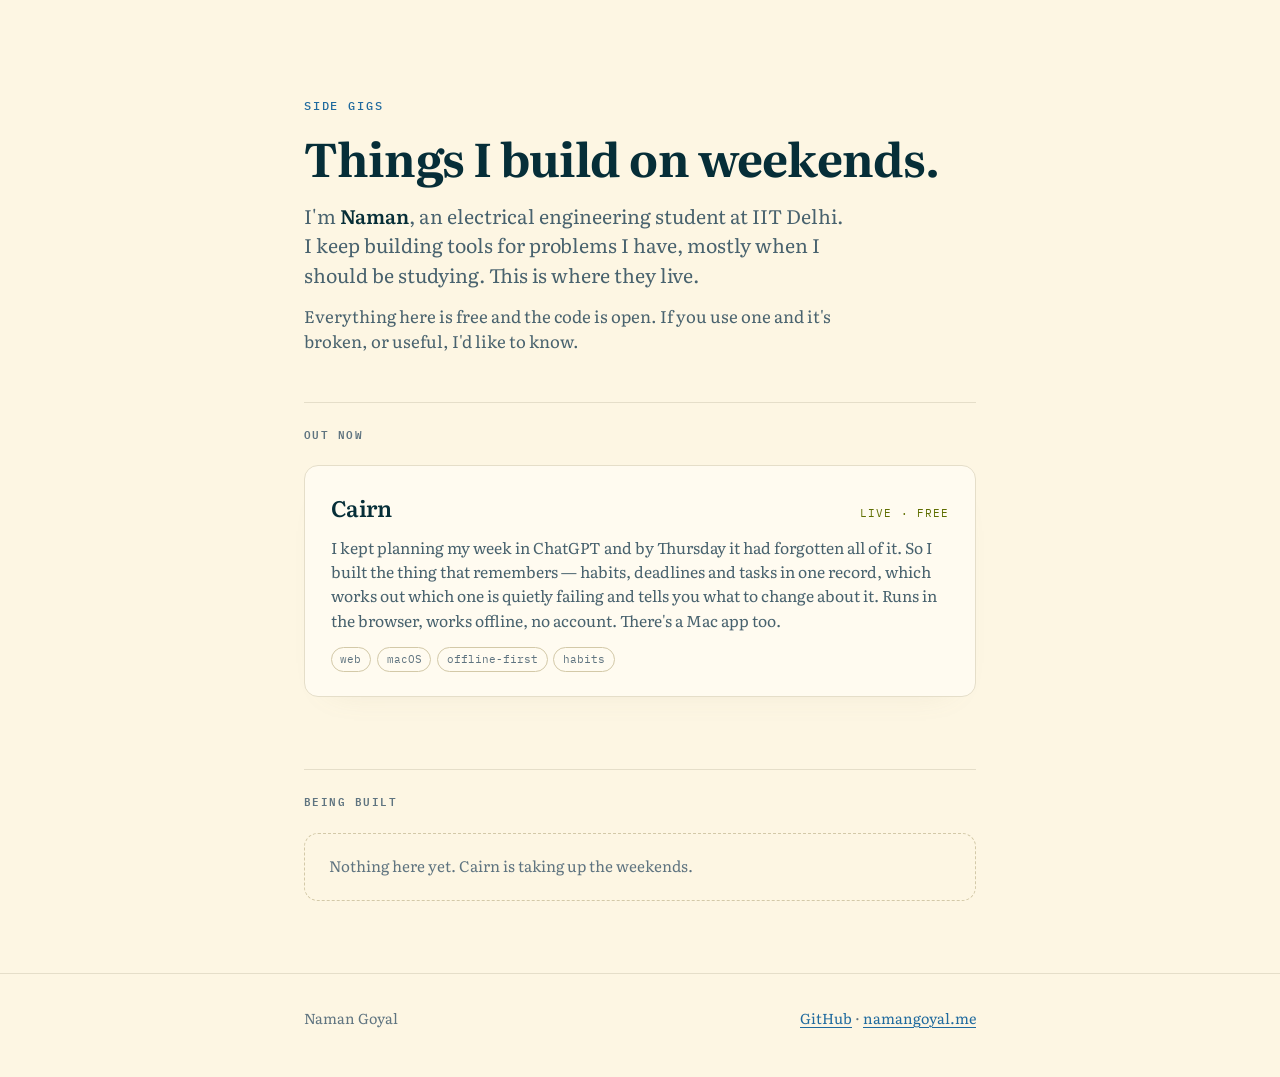
==== index.html @ 10dff92d "The index for things I build on weekends Plain HTML, no build step — Pages serves it straight from m" ====
<!doctype html>
<html lang="en">
<head>
<meta charset="utf-8">
<meta name="viewport" content="width=device-width, initial-scale=1">
<title>Side Gigs — things I build on weekends</title>
<meta name="description" content="Naman Goyal. EE at IIT Delhi. Things I build when I should be studying.">
<meta property="og:title" content="Side Gigs">
<meta property="og:description" content="Things I build on weekends.">
<meta name="theme-color" content="#FDF6E3" media="(prefers-color-scheme: light)">
<meta name="theme-color" content="#002B36" media="(prefers-color-scheme: dark)">
<link rel="icon" href="data:image/svg+xml,<svg xmlns='http://www.w3.org/2000/svg' viewBox='0 0 32 32'><rect width='32' height='32' rx='7' fill='%23FDF6E3'/><circle cx='16' cy='16' r='7' fill='none' stroke='%231F6A9E' stroke-width='3'/></svg>">
<link rel="preconnect" href="https://fonts.googleapis.com">
<link rel="preconnect" href="https://fonts.gstatic.com" crossorigin>
<link rel="stylesheet" href="https://fonts.googleapis.com/css2?family=IBM+Plex+Mono:wght@400;500;600&family=Literata:opsz,wght@7..72,400;7..72,500;7..72,600;7..72,700&display=swap">
<style>
  /* Same system as the projects themselves: Solarized paper, inks derived to
     clear their WCAG ratios, Literata for prose and Plex Mono for machinery.
     Different accent so this reads as the shelf, not one of the things on it. */
  :root{
    --paper:#FDF6E3; --card:#FFFBF0; --rule:#E5DEC9; --rule-2:#D3C9A8;
    --ink:#062E38; --text:#48626E; --dim:#5F7480;
    --accent:#1F6A9E; --accent-lit:#268BD2; --good:#5F6E00;
    --shadow:rgba(150,138,108,.20);
  }
  @media (prefers-color-scheme:dark){:root:not([data-theme="light"]){
    --paper:#002B36; --card:#073642; --rule:#0D4655; --rule-2:#165F73;
    --ink:#F2ECDA; --text:#A7B4B4; --dim:#8A9A9C;
    --accent:#54AEE8; --accent-lit:#268BD2; --good:#A6BC1F;
    --shadow:rgba(0,0,0,.4);
  }}
  :root[data-theme="dark"]{
    --paper:#002B36; --card:#073642; --rule:#0D4655; --rule-2:#165F73;
    --ink:#F2ECDA; --text:#A7B4B4; --dim:#8A9A9C;
    --accent:#54AEE8; --accent-lit:#268BD2; --good:#A6BC1F;
    --shadow:rgba(0,0,0,.4);
  }

  *,*::before,*::after{box-sizing:border-box}
  body{margin:0;background:var(--paper);color:var(--text);
    font-family:Literata,Georgia,"Times New Roman",serif;font-size:1.09rem;line-height:1.62;
    font-optical-sizing:auto;-webkit-font-smoothing:antialiased}
  .wrap{max-width:46rem;margin:0 auto;padding:0 clamp(1.15rem,5vw,2rem)}
  h1,h2,h3{color:var(--ink);margin:0;letter-spacing:-.018em;text-wrap:balance}
  p{margin:0}
  a{color:var(--accent);text-underline-offset:3px;text-decoration-thickness:1px}
  a:focus-visible{outline:2px solid var(--accent);outline-offset:3px;border-radius:4px}
  .mono{font-family:"IBM Plex Mono",ui-monospace,Menlo,monospace}

  header{padding:clamp(3.5rem,10vw,6rem) 0 clamp(2rem,5vw,3rem)}
  .eyebrow{font-family:"IBM Plex Mono",monospace;font-size:.76rem;font-weight:500;
    letter-spacing:.15em;text-transform:uppercase;color:var(--accent);margin-bottom:1rem}
  h1{font-size:clamp(2rem,6vw,2.9rem);line-height:1.08;font-weight:700}
  .intro{margin-top:1.2rem;font-size:1.22rem;line-height:1.5;max-width:34rem}
  .intro b{color:var(--ink);font-weight:600}

  section{padding:0 0 clamp(3rem,7vw,4.5rem)}
  .label{font-family:"IBM Plex Mono",monospace;font-size:.7rem;font-weight:600;
    letter-spacing:.13em;text-transform:uppercase;color:var(--dim);
    padding-top:1.4rem;border-top:1px solid var(--rule);display:block;margin-bottom:1.4rem}

  .project{display:block;text-decoration:none;color:inherit;
    background:var(--card);border:1px solid var(--rule);border-radius:14px;
    padding:1.5rem 1.6rem;box-shadow:0 16px 34px -28px var(--shadow);
    transition:border-color .15s ease, transform .15s ease}
  .project:hover{border-color:var(--accent-lit);transform:translateY(-2px)}
  @media (prefers-reduced-motion:reduce){.project{transition:none}.project:hover{transform:none}}
  .project + .project{margin-top:1rem}
  .p-top{display:flex;align-items:baseline;justify-content:space-between;gap:1rem;flex-wrap:wrap}
  .project h2{font-size:1.4rem;font-weight:600}
  .status{font-family:"IBM Plex Mono",monospace;font-size:.7rem;letter-spacing:.1em;
    text-transform:uppercase;color:var(--good)}
  .status.wip{color:var(--dim)}
  .project p{margin-top:.55rem;font-size:.98rem;line-height:1.55}
  .tags{margin-top:.9rem;display:flex;flex-wrap:wrap;gap:.35rem}
  .tag{font-family:"IBM Plex Mono",monospace;font-size:.68rem;color:var(--dim);
    border:1px solid var(--rule-2);border-radius:99px;padding:.15rem .55rem}

  .soon{border:1px dashed var(--rule-2);border-radius:14px;padding:1.3rem 1.5rem;
    color:var(--dim);font-size:.95rem}

  footer{border-top:1px solid var(--rule);padding:2rem 0 3rem;font-size:.9rem;color:var(--dim)}
  .foot-in{display:flex;flex-wrap:wrap;gap:.5rem 1.5rem;justify-content:space-between}
</style>
</head>
<body>

<div class="wrap">
  <header>
    <p class="eyebrow">Side Gigs</p>
    <h1>Things I build on weekends.</h1>
    <p class="intro">I'm <b>Naman</b>, an electrical engineering student at IIT Delhi. I keep building tools for problems I have, mostly when I should be studying. This is where they live.</p>
    <p class="intro" style="font-size:1.05rem;margin-top:.9rem">Everything here is free and the code is open. If you use one and it's broken, or useful, I'd like to know.</p>
  </header>

  <section>
    <span class="label">Out now</span>

    <a class="project" href="https://sidegigsdev.github.io/cairn/">
      <div class="p-top">
        <h2>Cairn</h2>
        <span class="status">Live · free</span>
      </div>
      <p>I kept planning my week in ChatGPT and by Thursday it had forgotten all of it. So I built the thing that remembers — habits, deadlines and tasks in one record, which works out which one is quietly failing and tells you what to change about it. Runs in the browser, works offline, no account. There's a Mac app too.</p>
      <div class="tags">
        <span class="tag">web</span><span class="tag">macOS</span>
        <span class="tag">offline-first</span><span class="tag">habits</span>
      </div>
    </a>
  </section>

  <section>
    <span class="label">Being built</span>
    <div class="soon">Nothing here yet. Cairn is taking up the weekends.</div>
  </section>
</div>

<footer>
  <div class="wrap foot-in">
    <span>Naman Goyal</span>
    <span>
      <a href="https://github.com/SideGigsdev">GitHub</a> ·
      <a href="https://namangoyal.me">namangoyal.me</a>
    </span>
  </div>
</footer>
</body>
</html>
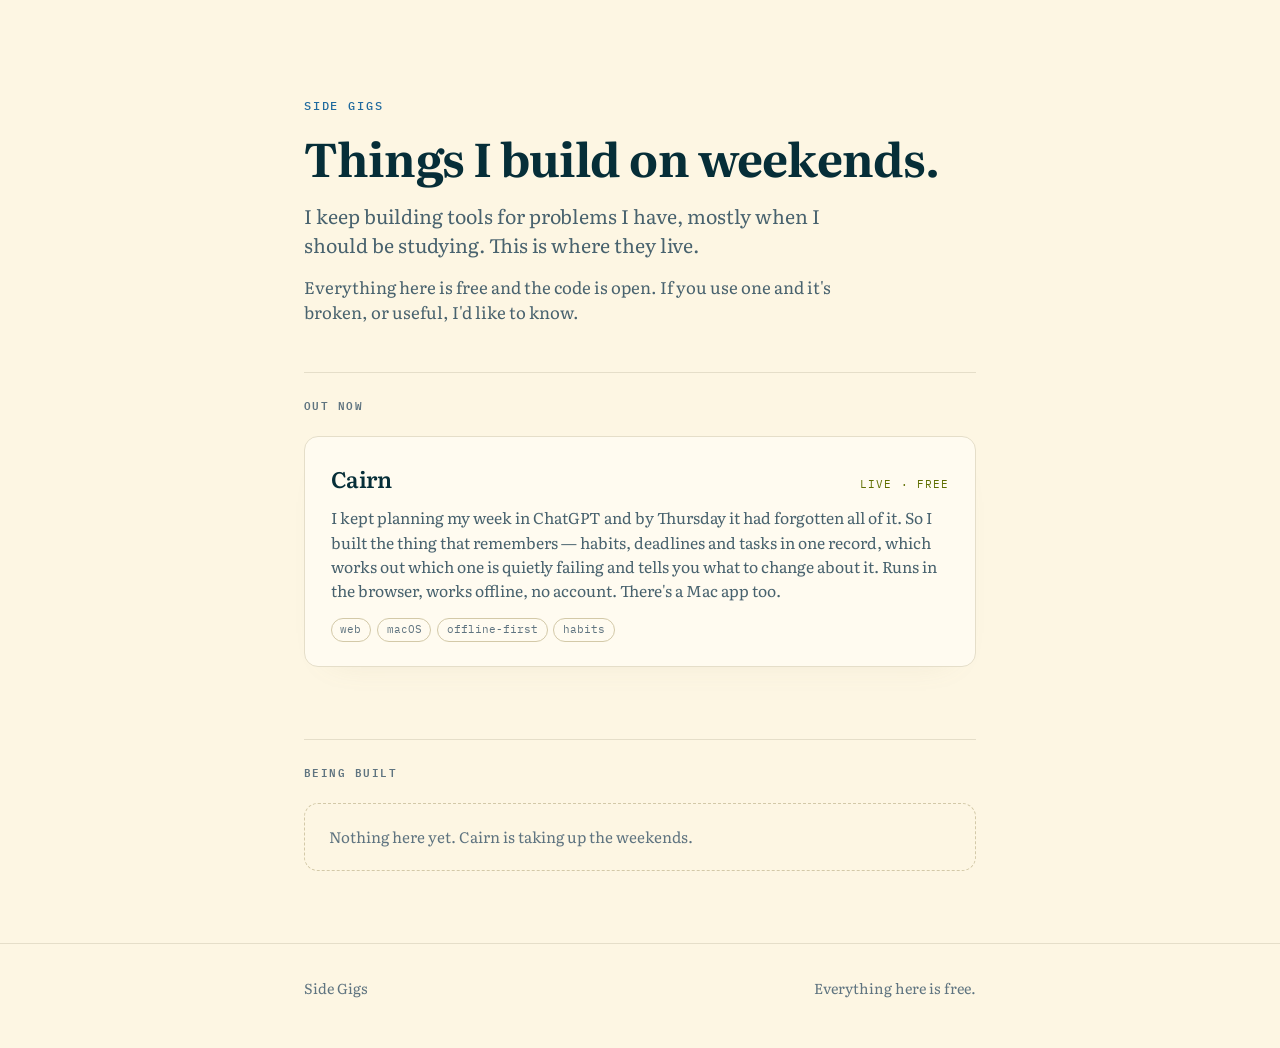
==== commit d377462f: "Serve Cairn's site from here, and drop the identifying details The site moves in from the app repo s" ====
--- a/index.html
+++ b/index.html
@@ -4,7 +4,7 @@
 <meta charset="utf-8">
 <meta name="viewport" content="width=device-width, initial-scale=1">
 <title>Side Gigs — things I build on weekends</title>
-<meta name="description" content="Naman Goyal. EE at IIT Delhi. Things I build when I should be studying.">
+<meta name="description" content="Things I build on weekends.">
 <meta property="og:title" content="Side Gigs">
 <meta property="og:description" content="Things I build on weekends.">
 <meta name="theme-color" content="#FDF6E3" media="(prefers-color-scheme: light)">
@@ -89,7 +89,7 @@
   <header>
     <p class="eyebrow">Side Gigs</p>
     <h1>Things I build on weekends.</h1>
-    <p class="intro">I'm <b>Naman</b>, an electrical engineering student at IIT Delhi. I keep building tools for problems I have, mostly when I should be studying. This is where they live.</p>
+    <p class="intro">I keep building tools for problems I have, mostly when I should be studying. This is where they live.</p>
     <p class="intro" style="font-size:1.05rem;margin-top:.9rem">Everything here is free and the code is open. If you use one and it's broken, or useful, I'd like to know.</p>
   </header>
 
@@ -117,11 +117,8 @@
 
 <footer>
   <div class="wrap foot-in">
-    <span>Naman Goyal</span>
-    <span>
-      <a href="https://github.com/SideGigsdev">GitHub</a> ·
-      <a href="https://namangoyal.me">namangoyal.me</a>
-    </span>
+    <span>Side Gigs</span>
+    <span>Everything here is free.</span>
   </div>
 </footer>
 </body>
